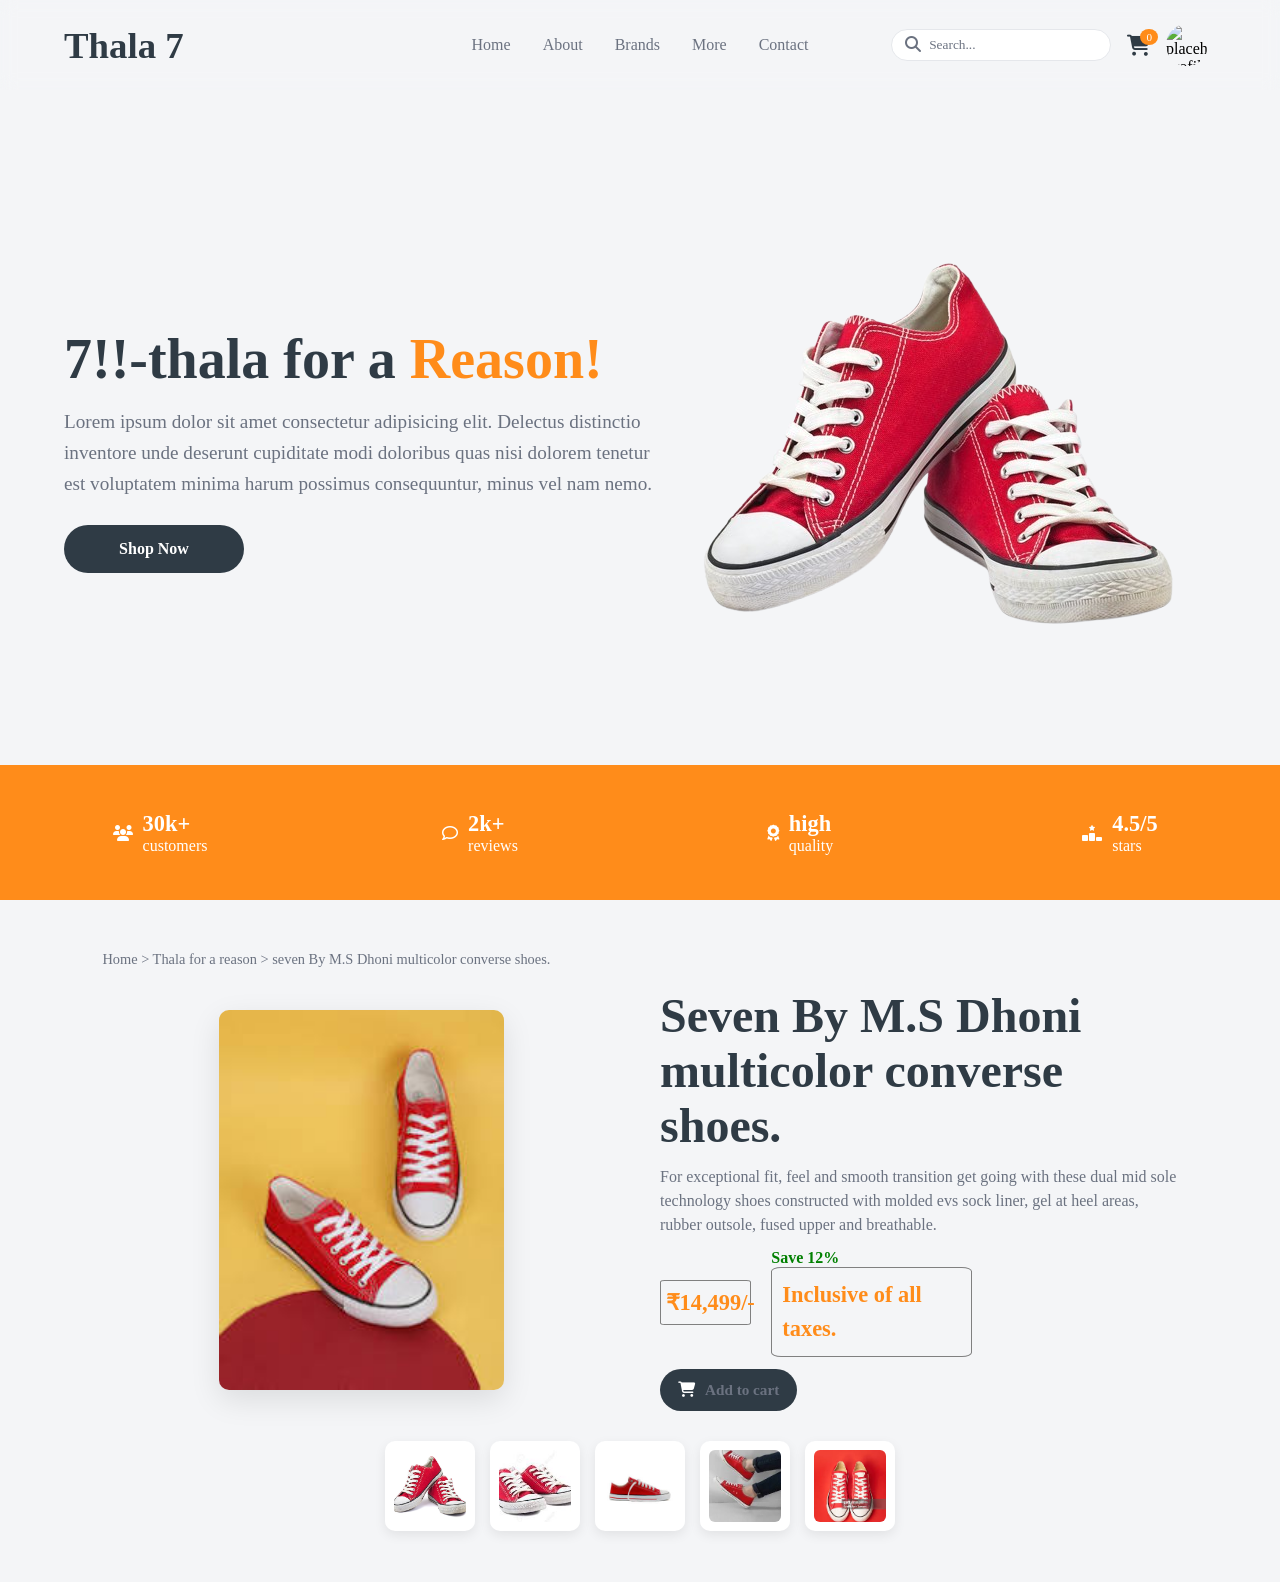
==== index.html @ a2f3ade5 "hero page and product display page completed" ====
<!doctype html>
<html lang="en">

<head>
  <meta charset="UTF-8" />
  <meta name="viewport" content="width=device-width, initial-scale=1.0" />
  <link rel="stylesheet" href="styles.css" />
  <link rel="stylesheet" href="https://cdnjs.cloudflare.com/ajax/libs/font-awesome/6.5.0/css/all.min.css" />
  <title>Thala7-thala for a reason.</title>
</head>

<body>
  <header>
    <nav class="navbar">
      <div id="logo_container">
        <h1>
          <highlight>Thala</highlight> 7
        </h1>
      </div>
      <div id="list_container">
        <ul>
          <li><a href="#">Home</a></li>
          <li><a href="#">About</a></li>
          <li><a href="#">Brands</a></li>
          <li><a href="#">More</a></li>
          <li><a href="#">Contact</a></li>
        </ul>
      </div>
      <div id="user_container">
        <div class="right_navigation" id="searchbox">
          <form action="#">
            <button>
              <i class="fa-solid fa-magnifying-glass"></i>
            </button>
            <input type="text" name="search" id="search" placeholder="Search..." />
          </form>
        </div>
        <div class="right_navigation" id="cartbox">
          <i class="fa-solid fa-cart-shopping"></i>
          <p>0</p>
        </div>
        <div class="right_navigation" id="profilebox">
          <img src="https://encrypted-tbn0.gstatic.com/images?q=tbn:ANd9GcR3R-04UWjGHXnz8gqFhNaWJb7mu27NfOQ7Ag&s"
            alt="placeholder profile picture" />
        </div>
      </div>
    </nav>
  </header>
  <section class="hero">
    <div id="left">
      <h1>7!!-thala for a <highlight>Reason!</highlight>
      </h1>
      <p>
        Lorem ipsum dolor sit amet consectetur adipisicing elit. Delectus
        distinctio inventore unde deserunt cupiditate modi doloribus quas nisi
        dolorem tenetur est voluptatem minima harum possimus consequuntur,
        minus vel nam nemo.
      </p>
      <button>Shop Now</button>
    </div>
    <div id="right"><img src="./Images/shoe.png" alt="shoe" /></div>
  </section>
  <section class="service">
    <div class="serviceCard"><i class="fa-solid fa-users"></i>
      <p>
        <highlight>30k+ </highlight><br>customers
      </p>
    </div>
    <div class="serviceCard"><i class="fa-regular fa-comment"></i>
      <p>
        <highlight>2k+</highlight><br> reviews
      </p>
    </div>
    <div class="serviceCard"><i class="fa-solid fa-award"></i></i>
      <p>
        <highlight>high</highlight><br>quality
      </p>
    </div>
    <div class="serviceCard"><i class="fa-solid fa-ranking-star"></i>
      <p>
        <highlight>4.5/5</highlight><br>stars
      </p>
    </div>
  </section>
  <section class="displayProduct">
    <div>
      <p>Home > Thala for a reason > seven By M.S Dhoni multicolor converse shoes.</p>
    </div>
    <div id="productDetails">
      <div><img src="./Images/shoe6.jpg" alt=""></div>
      <div>
        <div>
          <h1>Seven By M.S Dhoni multicolor converse shoes.</h1>
        </div>
        <div>
          <p>For exceptional fit, feel and smooth transition get going with these dual mid sole technology shoes
            constructed with molded
            evs sock liner, gel at heel areas, rubber outsole, fused upper and breathable.
          </p>
        </div>
        <div>
          <div>
            <p>&#8377;14,499/-</p>
          </div>
          <div>
            <h3>Save 12%</h3>
            <p>Inclusive of all taxes.</p>
          </div>
        </div>
        <div><button><i class="fa-solid fa-cart-shopping"></i>
            <p>Add to cart</p>
          </button></div>
      </div>
    </div>
    <div id="productCard">
      <div class="productDisplayCard"><img src="./Images/shoe3.jpg" alt="shoe image 3"></div>
      <div class="productDisplayCard"><img src="./Images/shoe4.jpg" alt="shoe image 4"></div>
      <div class="productDisplayCard"><img src="./Images/shoe5.jpg" alt="shoe image 5"></div>
      <div class="productDisplayCard"><img src="./Images/shoe8.jpg" alt="shoe image 8"></div>
      <div class="productDisplayCard"><img src="./Images/shoe7.jpg" alt="shoe image 7"></div>
    </div>
  </section>
</body>

</html>
---- styles.css ----
:root{

    /* BRAND COLORS */
    --primary-color:#ff8c1a;
    --primary-hover:#ff7410;

    --secondary-color:#2f3b45;

    /* TEXT COLORS */
    --text-primary:#2f3b45;
    --text-secondary:#6b7280;

    /* BACKGROUNDS */
    --background-color:#f4f5f7;

    /* BUTTON */
    --button-bg:#2f3b45;
    --button-hover:#1f2933;

    /* HERO */
    --hero-overlay:rgba(255,255,255,0.65);

    --hero-bg-url:url("https://t3.ftcdn.net/jpg/03/39/06/02/360_F_339060225_w8ob8LjMJzPdEqD9UFxbE6ibcKx8dFrP.jpg");
}

/* GLOBAL */

*{
    margin:0;
    padding:0;
    box-sizing:border-box;
    font-family:cursive,'Times New Roman',Times,serif;
}

body{
    background:var(--background-color);
    overflow-x: hidden ;
}
::-webkit-scrollbar{
    display:none;
}
/* HEADER */

header{
    width:100vw;
    height:10vh;
    padding:0 5%;
    position:fixed;
    backdrop-filter:blur(8px);
    z-index:1000;
}

/* NAVBAR */

.navbar{
    display:flex;
    justify-content:space-between;
    align-items:center;
    width:100%;
    height:100%;
}

/* LOGO */

#logo_container{
    flex:1;
    display:flex;
    justify-content:flex-start;
    align-items:center;
}

#logo_container h1{
    font-size:2.3rem;
    font-weight:700;
    color:var(--text-primary);
}

.highlight{
    color:var(--primary-color);
}

/* NAVIGATION */

#list_container{
    flex:1;
    display:flex;
    justify-content:center;
    align-items:center;
}

#list_container ul{
    display:flex;
    list-style:none;
}

#list_container ul li{
    margin:0 1rem;
}

#list_container ul li a{
    text-decoration:none;
    color:var(--text-secondary);
    font-size:1rem;
    transition:0.3s;
}

#list_container ul li a:hover{
    color:var(--primary-color);
}

/* USER NAVIGATION */

#user_container{
    flex:1;
    height:100%;
    display:flex;
    justify-content:flex-end;
    align-items:center;
}

.right_navigation{
    margin:0 0.5rem;
    display:flex;
    justify-content:center;
    align-items:center;
    position:relative;
}

/* SEARCH BOX */

#searchbox form{
    display:flex;
    justify-content:center;
    align-items:center;

    background:white;
    border-radius:25px;
    padding:0.4rem 0.8rem;

    border:1px solid #e5e7eb;
}

#searchbox form button{
    background:transparent;
    border:none;
    cursor:pointer;
    color:var(--text-secondary);
    font-size:1rem;
}

#searchbox form input{
    border:none;
    background:white;
    padding-left:8px;
}

#searchbox form input:focus{
    outline:none;
}

#searchbox form input::placeholder{
    color:var(--text-secondary);
}

/* CART */

#cartbox i{
    font-size:1.3rem;
    color:var(--text-primary);
    cursor:pointer;
}

#cartbox p{
    position:absolute;
    top:-6px;
    right:-8px;

    background:var(--primary-color);
    color:white;

    font-size:0.7rem;
    padding:2px 6px;
    border-radius:50%;
}

/* PROFILE */

#profilebox img{
    width:42px;
    height:42px;
    border-radius:50%;
    object-fit:cover;
    cursor:pointer;
}

/* HERO */

.hero{
    display:flex;
    justify-content:space-between;
    align-items:center;

    padding:0 5%;

    width:100vw;
    height:100vh;

    background-image:var(--hero-bg-url);

    background-size:cover;
    background-position:center;
    background-repeat:no-repeat;
}

/* HERO LEFT */

#left{
    display:flex;
    flex-direction:column;
    justify-content:center;
    max-width:600px;
}

/* HERO HEADING */

#left h1{
    font-size:3.5rem;
    color:var(--text-primary);
}

#left highlight{
    color:var(--primary-color);
}

/* HERO TEXT */

#left p{
    font-size:1.2rem;
    color:var(--text-secondary);
    margin-top:1rem;
    line-height:1.6;
}

/* BUTTON */

#left button{
    margin-top:1.6rem;

    width:180px;
    height:48px;

    border:none;
    border-radius:40px;

    background:var(--button-bg);
    color:white;

    font-size:1rem;
    font-weight:600;

    cursor:pointer;
    transition:0.3s;
}

#left button:hover{
    background:var(--primary-color);
}

#right img{
    animation: heroimageanimation 1s linear;
    animation-delay: 2;
}


.service{
    display:flex;
    justify-content:center;
    align-items:center;
    width:100%;
    margin:auto;
    height:15vh;
    background:var(--primary-color);
    margin-top:-15vh;
    position:relative;
    z-index:10;
}
.serviceCard{
    display:flex;
    flex:1;
    justify-content:center;
    align-items:center;
    gap:10px;
    height: 10vh;
    color:rgb(255, 255, 255);
    font-weight:400;
}
.serviceCard highlight{
    font-size: 1.4rem;
    font-weight: 600;
}

@keyframes heroimageanimation{
    0%{
        transform: rotate(0deg) scale(1);
    }
    50%{
        transform: rotate(180deg) scale(1.5);
        }
    100%{
        transform: rotate(360deg) scale(1);
    }
}

/* PRODUCT DISPLAY SECTION */

.displayProduct{
    display:flex;
    flex-direction:column;

    width:100%;
    min-height:auto;

    padding:4% 8%;

    background:var(--background-color);

    gap:20px;
}

/* BREADCRUMB */

.displayProduct > div:first-child p{
    font-size:0.9rem;
    color:var(--text-secondary);
}

/* PRODUCT DETAILS */

#productDetails{
    display:flex;
    justify-content:space-between;
    align-items:center;
    gap:40px;
    flex-wrap:wrap;
}

/* LEFT PRODUCT IMAGE */

#productDetails > div:first-child{
    flex:1;
    display:flex;
    justify-content:center;
    align-items:center;
}
#productDetails > div:first-child img{
    width:55%;
    max-width:350px;
    object-fit:cover;
    border-radius:10px;
    box-shadow:0 10px 30px rgba(0,0,0,0.1);
    transition:0.3s;
}

#productDetails > div:first-child img:hover{
    transform:scale(1.05);
}

/* PRODUCT INFO */

#productDetails > div:nth-child(2){
    flex:1;
    display:flex;
    flex-direction:column;
    align-items:flex-start;
    gap:12px;
}

/* TITLE */

#productDetails h1{
    font-size:3rem;
    color:var(--text-primary);
    text-align: left;
}

/* DESCRIPTION */

#productDetails p{
    color:var(--text-secondary);
    line-height:1.5;
}

/* PRICE AREA */

#productDetails > div:nth-child(2) > div:nth-child(3){
    display:flex;
    align-items:center;
    gap:20px;
}

/* PRICE */

#productDetails > div:nth-child(2) > div:nth-child(3) p{
    font-size:1.4rem;
    font-weight:700;
    color:var(--primary-color);
    border: 1px solid grey;
    border-radius: 5%;
    height: 100%;
    padding:5%;
}

/* DISCOUNT */

#productDetails h3{
    color:green;
    font-size:1rem;
}

/* ADD TO CART BUTTON */

#productDetails button{
    display:flex;
    align-items:center;
    gap:10px;

    padding:10px 18px;

    border:none;
    border-radius:25px;

    background:var(--secondary-color);
    color:white;

    font-size:0.95rem;
    font-weight:600;

    cursor:pointer;

    transition:0.3s;
}

#productDetails button:hover{
    background:var(--primary-color);
}

/* THUMBNAIL SECTION */

#productCard{
    display:flex;

    justify-content:center;
    align-items:center;

    flex-wrap:wrap;

    gap:15px;

    margin-top:10px;
}

/* THUMBNAIL CARD */

.productDisplayCard{
    width:90px;
    height:90px;

    display:flex;
    justify-content:center;
    align-items:center;

    background:white;

    border-radius:10px;

    box-shadow:0 4px 12px rgba(0,0,0,0.08);

    cursor:pointer;

    transition:0.25s;
}

.productDisplayCard:hover{
    transform:translateY(-3px);
}

/* THUMBNAIL IMAGE */

.productDisplayCard img{
    width:80%;
    height:80%;

    object-fit:cover;

    border-radius:6px;

    transition:0.25s;
}

.productDisplayCard img:hover{
    transform:scale(1.1);
}
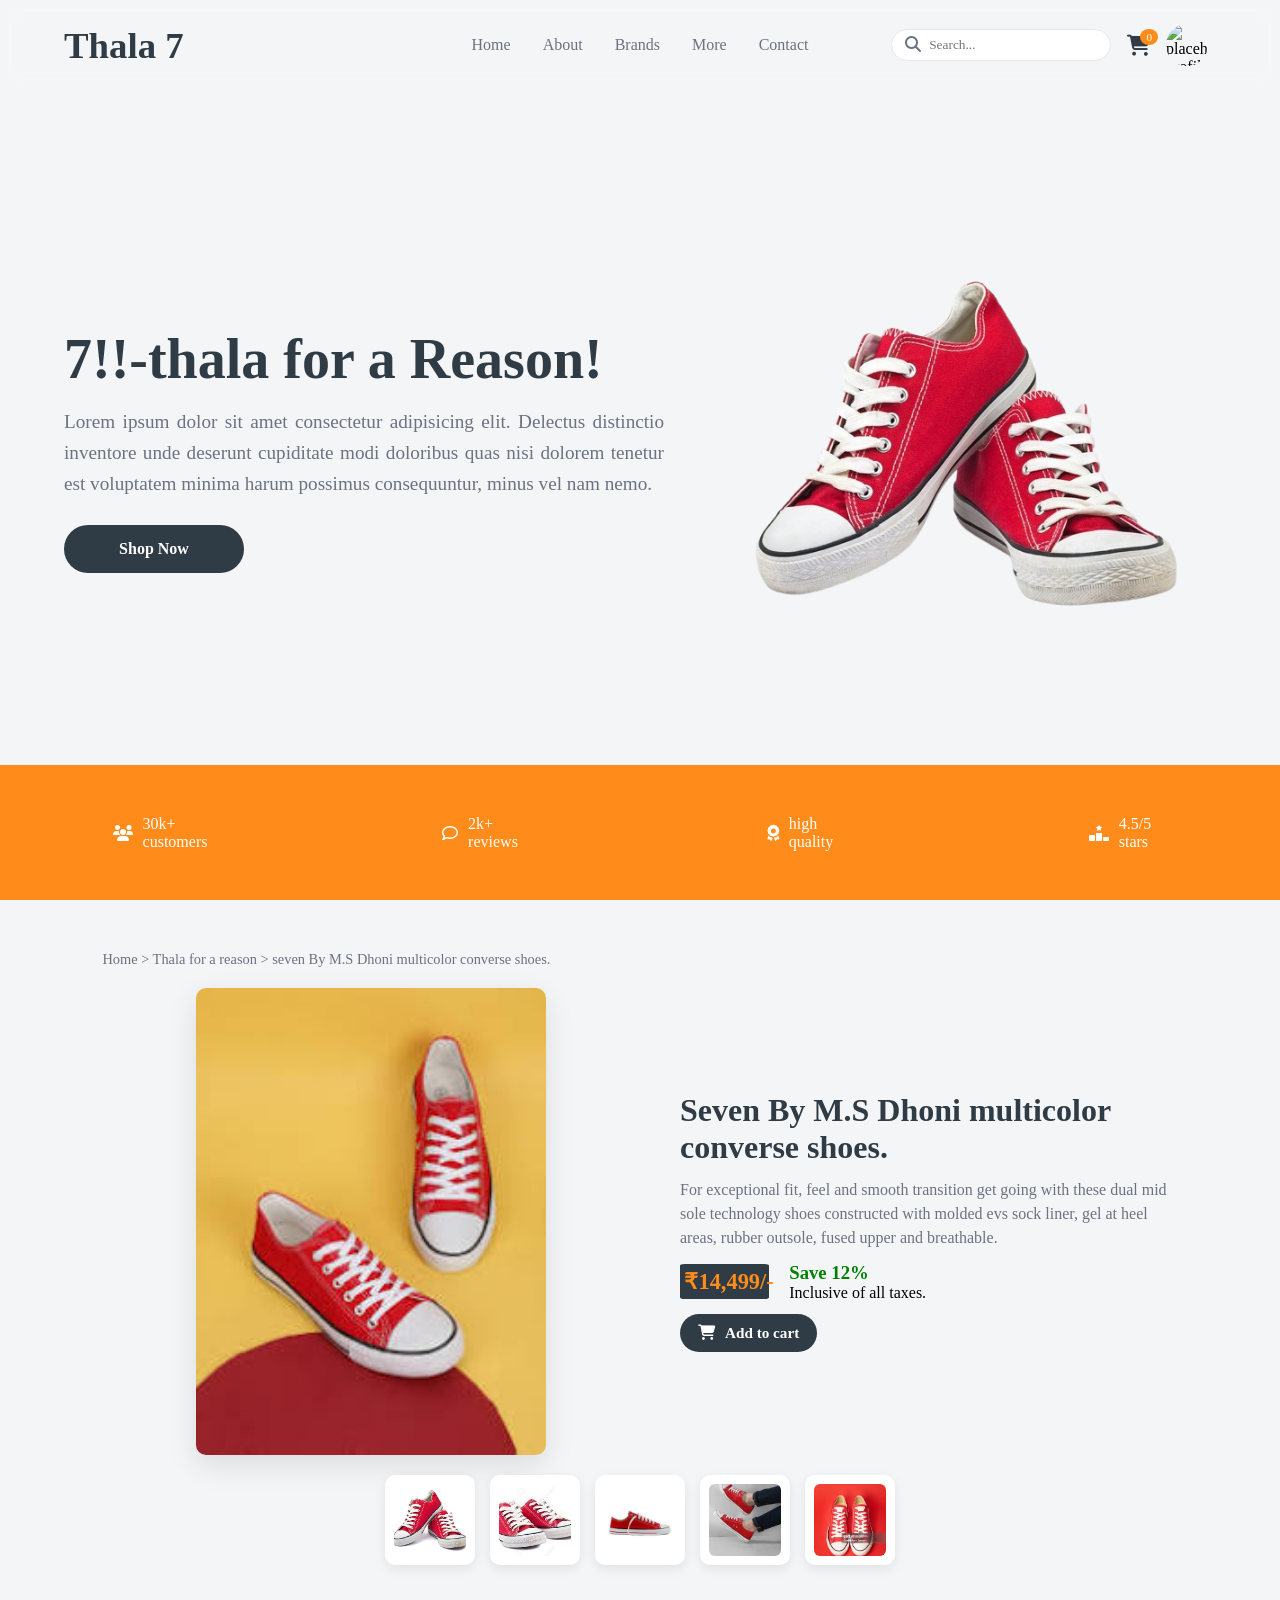
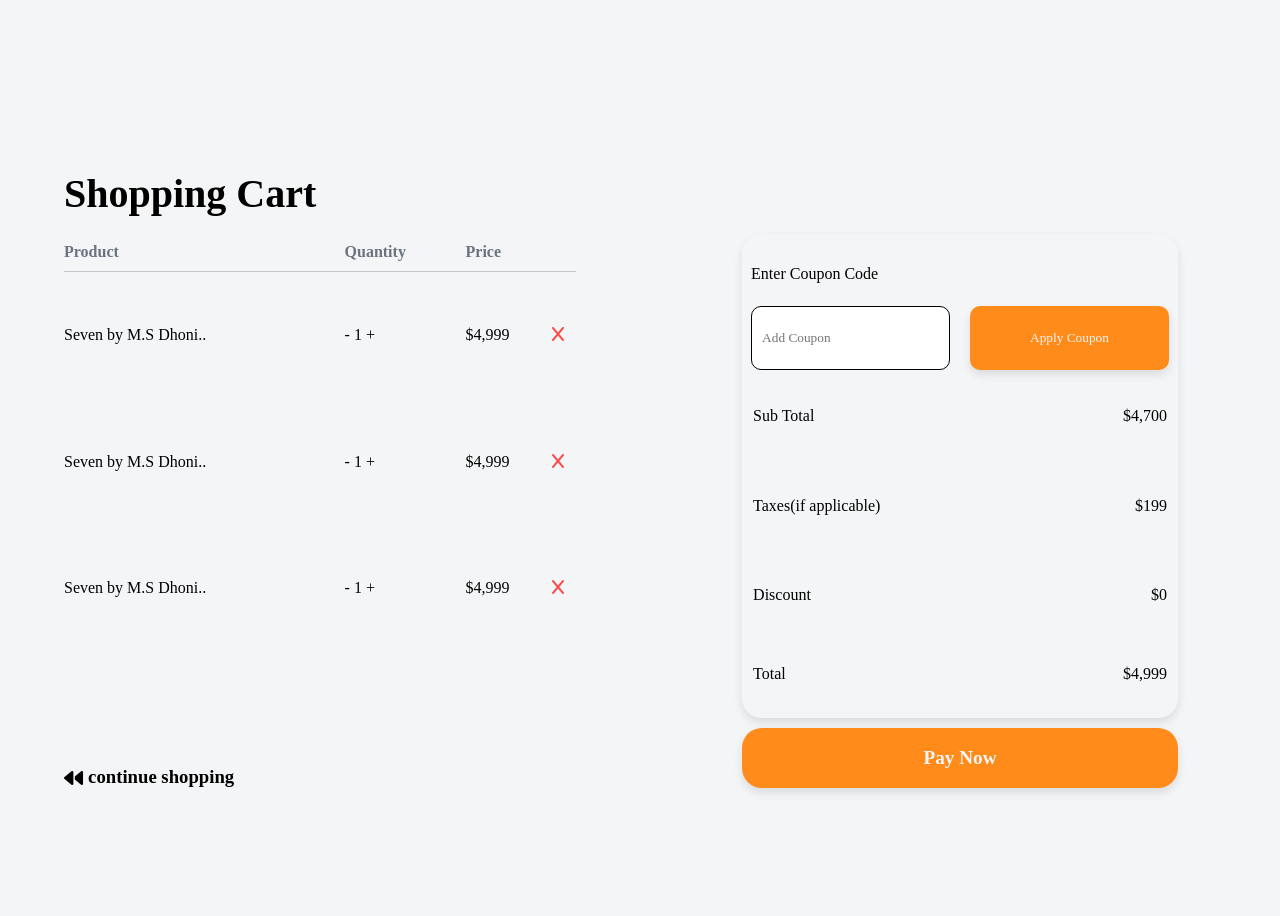
==== commit 4def1de9: "taks completed" ====
--- a/index.html
+++ b/index.html
@@ -43,6 +43,16 @@
           <img src="https://encrypted-tbn0.gstatic.com/images?q=tbn:ANd9GcR3R-04UWjGHXnz8gqFhNaWJb7mu27NfOQ7Ag&s"
             alt="placeholder profile picture" />
         </div>
+        <div id="hamburger"><i class="fa-solid fa-bars"></i></div>
+      </div>
+      <div id="hamburgerMenu">
+        <ul>
+          <li><a href="#">Home</a></li>
+          <li><a href="#">About</a></li>
+          <li><a href="#">Brands</a></li>
+          <li><a href="#">More</a></li>
+          <li><a href="#">Contact</a></li>
+        </ul>
       </div>
     </nav>
   </header>
@@ -87,8 +97,8 @@
       <p>Home > Thala for a reason > seven By M.S Dhoni multicolor converse shoes.</p>
     </div>
     <div id="productDetails">
-      <div><img src="./Images/shoe6.jpg" alt=""></div>
-      <div>
+      <div id="leftProductDetails"><img src="./Images/shoe6.jpg" alt=""></div>
+      <div id="rightProductDetails">
         <div>
           <h1>Seven By M.S Dhoni multicolor converse shoes.</h1>
         </div>
@@ -120,6 +130,81 @@
       <div class="productDisplayCard"><img src="./Images/shoe7.jpg" alt="shoe image 7"></div>
     </div>
   </section>
+  <section class="shoppingCart">
+    <div id="leftShoppingCartSection">
+      <h2>Shopping Cart</h2>
+      <table>
+        <thead>
+          <tr>
+            <th>Product</th>
+            <th>Quantity</th>
+            <th>Price</th>
+            <th></th>
+          </tr>
+        </thead>
+        <tbody>
+          <tr>
+            <td>Seven by M.S Dhoni..</td>
+            <td>- 1 +</td>
+            <td>$4,999</td>
+            <td><i class="fa-solid fa-x"></i></td>
+          </tr>
+          <tr>
+            <td>Seven by M.S Dhoni..</td>
+            <td>- 1 +</td>
+            <td>$4,999</td>
+            <td><i class="fa-solid fa-x"></i></td>
+          </tr>
+          <tr>
+            <td>Seven by M.S Dhoni..</td>
+            <td>- 1 +</td>
+            <td>$4,999</td>
+            <td><i class="fa-solid fa-x"></i></td>
+          </tr>
+        </tbody>
+      </table>
+      <h3 class="continueShopping"><i class="fa-solid fa-backward"></i>
+        <p>continue shopping</p>
+      </h3>
+    </div>
+    <div id="rightShoppingCartSection">
+      <div class="couponSection">
+        <div id="heading">Enter Coupon Code</div>
+        <div id="CouponForm">
+          <form action="">
+            <input type="text" placeholder="Add Coupon">
+            <input type="submit" value="Apply Coupon">
+          </form>
+        </div>
+        <div id="billTable">
+          <table>
+            <tbody>
+              <tr>
+                <td>Sub Total</td>
+                <td>$4,700</td>
+              </tr>
+              <tr>
+                <td>Taxes(if applicable)</td>
+                <td>$199</td>
+              </tr>
+              <tr>
+                <td>Discount</td>
+                <td>$0</td>
+              </tr>
+            </tbody>
+            <tfoot>
+              <tr>
+                <td>Total</td>
+                <td>$4,999</td>
+              </tr>
+            </tfoot>
+          </table>
+        </div>
+      </div>
+      <button><a href="checkout.html">Pay Now</a></button>
+    </div>
+  </section>
+
 </body>
 
 </html>
--- a/styles.css
+++ b/styles.css
@@ -1,502 +1,908 @@
-:root{
-
-    /* BRAND COLORS */
-    --primary-color:#ff8c1a;
-    --primary-hover:#ff7410;
-
-    --secondary-color:#2f3b45;
-
-    /* TEXT COLORS */
-    --text-primary:#2f3b45;
-    --text-secondary:#6b7280;
-
-    /* BACKGROUNDS */
-    --background-color:#f4f5f7;
-
-    /* BUTTON */
-    --button-bg:#2f3b45;
-    --button-hover:#1f2933;
-
-    /* HERO */
-    --hero-overlay:rgba(255,255,255,0.65);
-
-    --hero-bg-url:url("https://t3.ftcdn.net/jpg/03/39/06/02/360_F_339060225_w8ob8LjMJzPdEqD9UFxbE6ibcKx8dFrP.jpg");
+:root {
+
+    /* COLORS */
+    --primary-color: #ff8c1a;
+    --primary-hover: #ff7410;
+    --secondary-color: #2f3b45;
+
+    --text-primary: #2f3b45;
+    --text-secondary: #6b7280;
+
+    --background-color: #f4f5f7;
+
+    --button-bg: #2f3b45;
+    --button-hover: #1f2933;
+
+    --hero-overlay: rgba(255, 255, 255, 0.65);
+
+    --hero-bg-url: url("https://t3.ftcdn.net/jpg/03/39/06/02/360_F_339060225_w8ob8LjMJzPdEqD9UFxbE6ibcKx8dFrP.jpg");
 }
 
 /* GLOBAL */
 
-*{
-    margin:0;
-    padding:0;
-    box-sizing:border-box;
-    font-family:cursive,'Times New Roman',Times,serif;
-}
-
-body{
-    background:var(--background-color);
-    overflow-x: hidden ;
-}
-::-webkit-scrollbar{
-    display:none;
-}
+* {
+    margin: 0;
+    padding: 0;
+    box-sizing: border-box;
+    font-family: cursive, 'Times New Roman', Times, serif;
+}
+
+body {
+    background: var(--background-color);
+    overflow-x: hidden;
+}
+
+::-webkit-scrollbar {
+    display: none;
+}
+
 /* HEADER */
 
-header{
-    width:100vw;
-    height:10vh;
-    padding:0 5%;
-    position:fixed;
-    backdrop-filter:blur(8px);
-    z-index:1000;
+header {
+    width: 100%;
+    height: 10vh;
+    padding: 0 5%;
+    position: fixed;
+    backdrop-filter: blur(8px);
+    z-index: 1000;
 }
 
 /* NAVBAR */
 
-.navbar{
+.navbar {
+    display: flex;
+    justify-content: space-between;
+    align-items: center;
+    width: 100%;
+    height: 100%;
+}
+
+/* LOGO */
+
+#logo_container {
+    flex: 1;
+    display: flex;
+    justify-content: flex-start;
+    align-items: center;
+}
+
+#logo_container h1 {
+    font-size: 2.3rem;
+    font-weight: 700;
+    color: var(--text-primary);
+}
+
+.highlight {
+    color: var(--primary-color);
+}
+
+/* NAV LINKS */
+
+#list_container {
+    flex: 1;
+    display: flex;
+    justify-content: center;
+    align-items: center;
+}
+
+#list_container ul {
+    display: flex;
+    list-style: none;
+}
+
+#list_container ul li {
+    margin: 0 1rem;
+}
+
+#list_container ul li a {
+    text-decoration: none;
+    color: var(--text-secondary);
+    font-size: 1rem;
+    transition: 0.3s;
+}
+
+#list_container ul li a:hover {
+    color: var(--primary-color);
+}
+
+/* USER NAV */
+
+#user_container {
+    flex: 1;
+    height: 100%;
+    display: flex;
+    justify-content: flex-end;
+    align-items: center;
+}
+
+.right_navigation {
+    margin: 0 0.5rem;
+    display: flex;
+    justify-content: center;
+    align-items: center;
+    position: relative;
+}
+
+/* SEARCH */
+
+#searchbox form {
+    display: flex;
+    justify-content: center;
+    align-items: center;
+    background: white;
+    border-radius: 25px;
+    padding: 0.4rem 0.8rem;
+    border: 1px solid #e5e7eb;
+}
+
+#searchbox form button {
+    background: transparent;
+    border: none;
+    cursor: pointer;
+    color: var(--text-secondary);
+    font-size: 1rem;
+}
+
+#searchbox form input {
+    border: none;
+    background: white;
+    padding-left: 8px;
+}
+
+#searchbox form input:focus {
+    outline: none;
+}
+
+/* CART */
+
+#cartbox i {
+    font-size: 1.3rem;
+    color: var(--text-primary);
+}
+
+#cartbox p {
+    position: absolute;
+    top: -6px;
+    right: -8px;
+    background: var(--primary-color);
+    color: white;
+    font-size: 0.7rem;
+    padding: 2px 6px;
+    border-radius: 50%;
+}
+
+/* PROFILE */
+
+#profilebox img {
+    width: 42px;
+    height: 42px;
+    border-radius: 50%;
+    object-fit: cover;
+}
+
+/* HAMBURGER */
+
+#hamburger {
+    display: none;
+}
+
+#hamburgerMenu {
+    display: none;
+    flex-direction: column;
+    position: fixed;
+    top: 0;
+    left: 0;
+    width: 100%;
+}
+
+#hamburgerMenu ul {
+    list-style: none;
+}
+
+#hamburgerMenu ul li {
+    padding: 10px 0;
+}
+
+#hamburgerMenu ul li a {
+    text-decoration: none;
+    color: var(--text-primary);
+    font-size: 1rem;
+    transition: 0.3s;
+}
+
+#hamburgerMenu ul li a:hover {
+    color: var(--primary-color);
+}
+
+/* HERO */
+
+.hero {
+    display: flex;
+    justify-content: space-between;
+    align-items: center;
+    padding: 0 5%;
+    width: 100%;
+    height: 100vh;
+    background-image: var(--hero-bg-url);
+    background-size: cover;
+    background-position: center;
+}
+
+/* HERO LEFT */
+
+#left {
+    display: flex;
+    flex-direction: column;
+    justify-content: center;
+    max-width: 600px;
+}
+
+#left h1 {
+    font-size: 3.5rem;
+    color: var(--text-primary);
+}
+
+#left p {
+    font-size: 1.2rem;
+    color: var(--text-secondary);
+    margin-top: 1rem;
+    line-height: 1.6;
+    text-align: justify;
+}
+
+/* BUTTON */
+
+#left button {
+    margin-top: 1.6rem;
+    width: 180px;
+    height: 48px;
+    border: none;
+    border-radius: 40px;
+    background: var(--button-bg);
+    color: white;
+    font-size: 1rem;
+    font-weight: 600;
+    cursor: pointer;
+    transition: 0.3s;
+}
+
+#left button:hover {
+    background: var(--primary-color);
+}
+
+/* HERO IMAGE */
+
+#right img {
+    max-width: 500px;
+    width: 100%;
+    animation: heroimageanimation 1s linear;
+}
+
+/* SERVICE BAR */
+
+.service {
+    display: flex;
+    justify-content: center;
+    align-items: center;
+    width: 100%;
+    margin: auto;
+    height: 15vh;
+    background: var(--primary-color);
+    margin-top: -15vh;
+    position: relative;
+    z-index: 10;
+}
+
+.serviceCard {
+    display: flex;
+    flex: 1;
+    justify-content: center;
+    align-items: center;
+    gap: 10px;
+    color: white;
+}
+
+/* HERO IMAGE ANIMATION */
+
+@keyframes heroimageanimation {
+    0% {
+        transform: rotate(0deg) scale(1);
+    }
+
+    50% {
+        transform: rotate(180deg) scale(1.5);
+    }
+
+    100% {
+        transform: rotate(360deg) scale(1);
+    }
+}
+
+/* PRODUCT DISPLAY */
+
+.displayProduct {
+    display: flex;
+    flex-direction: column;
+    width: 100%;
+    padding: 4% 8%;
+    gap: 20px;
+}
+
+.displayProduct>div:first-child p {
+    font-size: 0.9rem;
+    color: var(--text-secondary);
+}
+
+/* PRODUCT DETAILS */
+
+#productDetails {
+    width: 100%;
+    height: 50%;
+    display: flex;
+    justify-content: space-between;
+    align-items: center;
+    gap: 40px;
+    flex-wrap: wrap;
+
+}
+
+/* LEFT PRODUCT IMAGE */
+
+#leftProductDetails {
+    width: 50%;
+    height: 50%;
+    display: flex;
+    justify-content: center;
+    align-items: center;
+}
+
+#leftProductDetails img {
+    width: 100%;
+    max-width: 350px;
+    border-radius: 10px;
+    box-shadow: 0 10px 30px rgba(0, 0, 0, 0.1);
+    transition: 0.3s;
+    object-fit: cover;
+}
+
+#leftProductDetails img:hover {
+    transform: scale(1.05);
+}
+
+/* RIGHT PRODUCT DETAILS */
+
+#rightProductDetails {
+    flex: 1;
+    display: flex;
+    flex-direction: column;
+    align-items: flex-start;
+    gap: 12px;
+}
+
+#rightProductDetails h1 {
+    font-size: 2rem;
+    color: var(--text-primary);
+}
+
+#rightProductDetails>div:nth-child(2) p {
+    color: var(--text-secondary);
+    line-height: 1.5;
+}
+
+/* PRICE AREA */
+
+#rightProductDetails>div:nth-child(3) {
+    display: flex;
+    align-items: center;
+    gap: 20px;
+    justify-content: space-between;
+}
+
+#rightProductDetails>div:nth-child(3)>div:first-child p {
+    font-size: 1.4rem;
+    font-weight: 700;
+    color: var(--primary-color);
+    padding: 5%;
+    background: var(--button-bg);
+    border-radius: 5%;
+}
+
+#productDetails h3 {
+    color: green;
+}
+
+/* CART BUTTON */
+
+#productDetails button {
+    display: flex;
+    align-items: center;
+    gap: 10px;
+    padding: 10px 18px;
+    border: none;
+    border-radius: 25px;
+    background: var(--secondary-color);
+    color: white;
+    font-size: 0.95rem;
+    font-weight: 600;
+    cursor: pointer;
+    transition: 0.3s;
+}
+
+#productDetails button:hover {
+    background: var(--primary-color);
+}
+
+/* PRODUCT THUMBNAILS */
+
+#productCard {
+    display: flex;
+    justify-content: center;
+    align-items: center;
+    flex-wrap: wrap;
+    gap: 15px;
+}
+
+.productDisplayCard {
+    width: 90px;
+    height: 90px;
+    display: flex;
+    justify-content: center;
+    align-items: center;
+    background: white;
+    border-radius: 10px;
+    box-shadow: 0 4px 12px rgba(0, 0, 0, 0.08);
+    cursor: pointer;
+    transition: 0.25s;
+}
+
+.productDisplayCard:hover {
+    transform: translateY(-3px);
+}
+
+.productDisplayCard img {
+    width: 80%;
+    height: 80%;
+    object-fit: cover;
+    border-radius: 6px;
+}
+
+.shoppingCart {
+    margin-top: 10vh;
+    height: 90vh;
+    width: 100%;
+    display: flex;
+    justify-content: center;
+    align-items: center;
+}
+
+#leftShoppingCartSection {
+    width: 50%;
+    height: 100%;
+    padding: 5%;
+}
+
+#leftShoppingCartSection>h2 {
+    font-size: 2.5rem;
+    font-family: 'Times New Roman', Times, serif;
+    width: 100%;
+    font-weight: bolder;
+}
+
+#leftShoppingCartSection>table {
+    margin-top: 5%;
+    width: 100%;
+    height: 60%;
+    border-collapse: collapse;
+}
+
+#leftShoppingCartSection>table>thead>tr>th {
+    text-align: left;
+    padding-bottom: 2%;
+    color: var(--text-secondary);
+    border-bottom: 1px solid #c7c7c7;
+}
+
+#leftShoppingCartSection>table>tbody>tr>td {
+    height: 10%;
+    text-align: left;
+}
+
+.fa-x {
+    color: rgb(253, 73, 73);
+    border-radius: 50%;
+    transition: ease .3s;
+}
+
+.fa-x:hover {
+    color: red;
+    background-color: #ddd;
+    cursor: pointer;
+}
+
+.continueShopping {
+    height: 20%;
+    display: flex;
+    justify-content: flex-start;
+    align-items: end;
+    gap: 1%;
+
+}
+
+.continueShopping>i,
+.continueShopping>p {
+    cursor: pointer;
+}
+
+
+#rightShoppingCartSection {
+    padding: 8%;
+    width: 50%;
+    height: 100%;
+    display: flex;
+    flex-direction: column;
+    justify-content: center;
+    align-items: center;
+    gap: 10px;
+}
+
+#rightShoppingCartSection>button {
+    height: 10%;
+    width: 100%;
+    font-size: 1.2rem;
+    font-weight: 700;
+    border-radius: 20px;
+    border: none;
+    background-color: var(--primary-color);
+    color: var(--background-color);
+    box-shadow: 0px 5px 10px rgba(0, 0, 0, 0.1);
+    transition: ease .3s;
+}
+
+#rightShoppingCartSection>button>a {
+    text-decoration: none;
+    color: var(--background-color);
+}
+
+#rightShoppingCartSection>button:hover {
+    background-color: var(--primary-hover);
+    cursor: pointer;
+}
+
+.couponSection {
+    height: 80%;
+    width: 100%;
+    border-radius: 20px;
+    box-shadow: 0px 5px 10px rgba(0, 0, 0, 0.1);
+    display: flex;
+    flex-direction: column;
+    padding: 2%;
+}
+
+#heading {
+    width: 100%;
+    height: 15%;
+    display: flex;
+    justify-content: flex-start;
+    align-items: center;
+
+}
+
+#CouponForm {
+    width: 100%;
+    height: 15%;
+    display: flex;
+    justify-content: center;
+    align-items: center;
+}
+
+#CouponForm>form {
+    width: 100%;
+    height: 100%;
+    display: flex;
+    gap: 20px;
+}
+
+#CouponForm>form>input {
+    padding: 10px;
+    width: 50%;
+    height: 100%;
+    border-radius: 10px;
+    border: none;
+}
+
+#CouponForm>form>input:nth-child(1) {
+    border: 0.5px solid black;
+}
+
+#CouponForm>form>input:nth-child(2) {
+    background-color: var(--primary-color);
+    box-shadow: 0px 5px 10px rgba(0, 0, 0, 0.1);
+    color: var(--background-color);
+    transition: ease .3s;
+}
+
+#CouponForm>form>input:nth-child(2):hover {
+    background-color: var(--primary-hover);
+    cursor: pointer;
+}
+
+#billTable {
+    height: 80%;
+    width: 100%;
+
+}
+
+#billTable>table {
+    width: 100%;
+    height: 100%;
+}
+
+#billTable>table>tbody {
+    width: 100%;
+    height: 80%;
+    display: flex;
+    flex-direction: column;
+}
+
+#billTable>table>tfoot {
+    width: 100%;
+    height: 20%;
+    display: flex;
+    justify-content: space-between;
+    align-items: center;
+}
+
+#billTable>table>tbody>tr,
+#billTable>table>tfoot>tr {
+    width: 100%;
+    height: 100%;
+    display: flex;
+}
+
+#billTable>table>tbody>tr>td,
+#billTable>table>tfoot>tr>td {
+    width: 50%;
+    height: 100%;
+    display: flex;
+    align-items: center;
+}
+
+#billTable>table>tbody>tr>td:nth-child(2) {
+    justify-content: flex-end;
+}
+
+#billTable>table>tfoot>tr>td:nth-child(2) {
+    justify-content: flex-end;
+}
+
+#billTable>table>tr {
+    width: 100%;
+    height: 100%;
+    display: flex;
+    border: 1px solid black;
+}
+
+#checkoutContainer {
+    width: 100vw;
+    height: 100vh;
+    display: flex;
+}
+
+#leftCheckoutContainer {
+    width: 50%;
+    height: 100%;
+    padding: 5% 5% 0 10%;
+    background-color: var(--background-color);
+    display: flex;
+    flex-direction: column;
+}
+
+.heading1 {
+    width: 100%;
+    margin: 20px 0;
+    display: flex;
+    font-size: small;
+    color: var(--text-secondary);
+}
+
+.contactDetails {
+    width: 100%;
+    height: 30%;
+}
+
+.contactDetails>h3 {
+    font-size: 1.5rem;
+    font-weight: 700;
+    margin-bottom: 5%;
+}
+
+.contactDetails>form {
+    display: flex;
+    flex-direction: column;
+    gap: 10px;
+}
+
+.contactDetails>form>input {
+    width: 80%;
+    height: 50px;
+    border-radius: 10px;
+    padding: 5px;
+    color: var(--text-secondary);
+    border: none;
+    background-color: #e2e2e2;
+}
+
+.contactDetails>form>input:focus {
+    outline: 1px solid var(--primary-color);
+}
+
+.paymentDetails {
+    width: 100%;
+    height: 100%;
+    margin-top: 30px;
+}
+
+.detailsForm {
+    width: 80%;
+    height: 100%;
+    max-height: 400px;
+    border: 1px solid var(--text-secondary);
+    border-radius: 10px;
+    padding: 30px 10px;
+    margin-top:10px;
     display:flex;
-    justify-content:space-between;
-    align-items:center;
-    width:100%;
-    height:100%;
-}
-
-/* LOGO */
-
-#logo_container{
-    flex:1;
-    display:flex;
-    justify-content:flex-start;
-    align-items:center;
-}
-
-#logo_container h1{
-    font-size:2.3rem;
-    font-weight:700;
-    color:var(--text-primary);
-}
-
-.highlight{
-    color:var(--primary-color);
-}
-
-/* NAVIGATION */
-
-#list_container{
-    flex:1;
-    display:flex;
-    justify-content:center;
-    align-items:center;
-}
-
-#list_container ul{
-    display:flex;
-    list-style:none;
-}
-
-#list_container ul li{
-    margin:0 1rem;
-}
-
-#list_container ul li a{
-    text-decoration:none;
-    color:var(--text-secondary);
-    font-size:1rem;
-    transition:0.3s;
-}
-
-#list_container ul li a:hover{
-    color:var(--primary-color);
-}
-
-/* USER NAVIGATION */
-
-#user_container{
-    flex:1;
-    height:100%;
-    display:flex;
-    justify-content:flex-end;
-    align-items:center;
-}
-
-.right_navigation{
-    margin:0 0.5rem;
-    display:flex;
-    justify-content:center;
-    align-items:center;
-    position:relative;
-}
-
-/* SEARCH BOX */
-
-#searchbox form{
-    display:flex;
-    justify-content:center;
-    align-items:center;
-
-    background:white;
-    border-radius:25px;
-    padding:0.4rem 0.8rem;
-
-    border:1px solid #e5e7eb;
-}
-
-#searchbox form button{
-    background:transparent;
-    border:none;
-    cursor:pointer;
-    color:var(--text-secondary);
-    font-size:1rem;
-}
-
-#searchbox form input{
-    border:none;
-    background:white;
-    padding-left:8px;
-}
-
-#searchbox form input:focus{
-    outline:none;
-}
-
-#searchbox form input::placeholder{
-    color:var(--text-secondary);
-}
-
-/* CART */
-
-#cartbox i{
-    font-size:1.3rem;
-    color:var(--text-primary);
-    cursor:pointer;
-}
-
-#cartbox p{
-    position:absolute;
-    top:-6px;
-    right:-8px;
-
-    background:var(--primary-color);
-    color:white;
-
-    font-size:0.7rem;
-    padding:2px 6px;
-    border-radius:50%;
-}
-
-/* PROFILE */
-
-#profilebox img{
-    width:42px;
-    height:42px;
-    border-radius:50%;
-    object-fit:cover;
-    cursor:pointer;
-}
-
-/* HERO */
-
-.hero{
-    display:flex;
-    justify-content:space-between;
-    align-items:center;
-
-    padding:0 5%;
-
-    width:100vw;
-    height:100vh;
-
-    background-image:var(--hero-bg-url);
-
-    background-size:cover;
-    background-position:center;
-    background-repeat:no-repeat;
-}
-
-/* HERO LEFT */
-
-#left{
-    display:flex;
-    flex-direction:column;
-    justify-content:center;
-    max-width:600px;
-}
-
-/* HERO HEADING */
-
-#left h1{
-    font-size:3.5rem;
-    color:var(--text-primary);
-}
-
-#left highlight{
-    color:var(--primary-color);
-}
-
-/* HERO TEXT */
-
-#left p{
-    font-size:1.2rem;
-    color:var(--text-secondary);
-    margin-top:1rem;
-    line-height:1.6;
-}
-
-/* BUTTON */
-
-#left button{
-    margin-top:1.6rem;
-
-    width:180px;
-    height:48px;
-
-    border:none;
-    border-radius:40px;
-
-    background:var(--button-bg);
-    color:white;
-
-    font-size:1rem;
-    font-weight:600;
-
-    cursor:pointer;
-    transition:0.3s;
-}
-
-#left button:hover{
-    background:var(--primary-color);
-}
-
-#right img{
-    animation: heroimageanimation 1s linear;
-    animation-delay: 2;
-}
-
-
-.service{
-    display:flex;
-    justify-content:center;
-    align-items:center;
-    width:100%;
-    margin:auto;
-    height:15vh;
-    background:var(--primary-color);
-    margin-top:-15vh;
-    position:relative;
-    z-index:10;
-}
-.serviceCard{
-    display:flex;
-    flex:1;
-    justify-content:center;
-    align-items:center;
-    gap:10px;
-    height: 10vh;
-    color:rgb(255, 255, 255);
-    font-weight:400;
-}
-.serviceCard highlight{
-    font-size: 1.4rem;
+    flex-direction: column;
+    gap: 20px;
+}
+
+.cardHolder {
+    display: flex;
+    width: 80%;
+    height: 80px;
+    justify-content: space-between;
+}
+
+.card {
+    width: 80px;
+    height: 80px;
+    border-radius: 10px;
+    box-shadow: 0px 5px 10px rgba(0, 0, 0, 0.1);
+    display: flex;
+    flex-direction: column;
+    padding: 2%;
+    justify-content: center;
+    align-items: center;
+    transition: ease .3s;
+}
+.card:hover{
+    transform: scale(1.05);
+    cursor: pointer;
+    outline: 1px solid var(--primary-color);
+    color: var(--primary-color);
+}
+.paymentForm form{
+    display: grid;
+    grid-template-columns: 1fr 1fr;
+    gap: 15px;
+}
+
+/* Each field */
+.formGroup{
+    display: flex;
+    flex-direction: column;
+}
+
+/* Label styling */
+.formGroup label{
+    margin-bottom: 5px;
     font-weight: 600;
 }
-
-@keyframes heroimageanimation{
-    0%{
-        transform: rotate(0deg) scale(1);
-    }
-    50%{
-        transform: rotate(180deg) scale(1.5);
-        }
-    100%{
-        transform: rotate(360deg) scale(1);
-    }
-}
-
-/* PRODUCT DISPLAY SECTION */
-
-.displayProduct{
-    display:flex;
-    flex-direction:column;
-
-    width:100%;
-    min-height:auto;
-
-    padding:4% 8%;
-
-    background:var(--background-color);
-
-    gap:20px;
-}
-
-/* BREADCRUMB */
-
-.displayProduct > div:first-child p{
-    font-size:0.9rem;
-    color:var(--text-secondary);
-}
-
-/* PRODUCT DETAILS */
-
-#productDetails{
-    display:flex;
-    justify-content:space-between;
-    align-items:center;
-    gap:40px;
-    flex-wrap:wrap;
-}
-
-/* LEFT PRODUCT IMAGE */
-
-#productDetails > div:first-child{
-    flex:1;
-    display:flex;
-    justify-content:center;
-    align-items:center;
-}
-#productDetails > div:first-child img{
-    width:55%;
-    max-width:350px;
-    object-fit:cover;
-    border-radius:10px;
-    box-shadow:0 10px 30px rgba(0,0,0,0.1);
-    transition:0.3s;
-}
-
-#productDetails > div:first-child img:hover{
-    transform:scale(1.05);
-}
-
-/* PRODUCT INFO */
-
-#productDetails > div:nth-child(2){
-    flex:1;
-    display:flex;
-    flex-direction:column;
-    align-items:flex-start;
-    gap:12px;
-}
-
-/* TITLE */
-
-#productDetails h1{
-    font-size:3rem;
-    color:var(--text-primary);
-    text-align: left;
-}
-
-/* DESCRIPTION */
-
-#productDetails p{
-    color:var(--text-secondary);
-    line-height:1.5;
-}
-
-/* PRICE AREA */
-
-#productDetails > div:nth-child(2) > div:nth-child(3){
-    display:flex;
-    align-items:center;
-    gap:20px;
-}
-
-/* PRICE */
-
-#productDetails > div:nth-child(2) > div:nth-child(3) p{
-    font-size:1.4rem;
-    font-weight:700;
-    color:var(--primary-color);
-    border: 1px solid grey;
-    border-radius: 5%;
-    height: 100%;
-    padding:5%;
-}
-
-/* DISCOUNT */
-
-#productDetails h3{
-    color:green;
-    font-size:1rem;
-}
-
-/* ADD TO CART BUTTON */
-
-#productDetails button{
-    display:flex;
-    align-items:center;
-    gap:10px;
-
-    padding:10px 18px;
-
-    border:none;
-    border-radius:25px;
-
-    background:var(--secondary-color);
-    color:white;
-
-    font-size:0.95rem;
-    font-weight:600;
-
-    cursor:pointer;
-
-    transition:0.3s;
-}
-
-#productDetails button:hover{
-    background:var(--primary-color);
-}
-
-/* THUMBNAIL SECTION */
-
-#productCard{
-    display:flex;
-
-    justify-content:center;
-    align-items:center;
-
-    flex-wrap:wrap;
-
-    gap:15px;
-
-    margin-top:10px;
-}
-
-/* THUMBNAIL CARD */
-
-.productDisplayCard{
-    width:90px;
-    height:90px;
-
-    display:flex;
-    justify-content:center;
-    align-items:center;
-
-    background:white;
-
-    border-radius:10px;
-
-    box-shadow:0 4px 12px rgba(0,0,0,0.08);
-
-    cursor:pointer;
-
-    transition:0.25s;
-}
-
-.productDisplayCard:hover{
-    transform:translateY(-3px);
-}
-
-/* THUMBNAIL IMAGE */
-
-.productDisplayCard img{
-    width:80%;
-    height:80%;
-
-    object-fit:cover;
-
-    border-radius:6px;
-
-    transition:0.25s;
-}
-
-.productDisplayCard img:hover{
-    transform:scale(1.1);
+.formGroup input:focus,
+.formGroup select:focus{
+    outline: 1px solid var(--primary-color);
+}
+/* Inputs */
+.formGroup input,
+.formGroup select{
+    padding: 10px;
+    border: 1px solid #ccc;
+    border-radius: 6px;
+    font-size: 14px;
+    width: 100%;
+}
+
+/* Full width (for card number) */
+.fullWidth{
+    grid-column: span 2;
+}
+
+
+#rightCheckoutContainer {
+    width: 50%;
+    height: 100%;
+    background-color: #6b7280;
+}
+
+/* TABLET */
+
+@media (max-width:1000px) {
+
+    #logo_container h1 {
+        font-size: 1.4rem;
+    }
+
+    #list_container {
+        display: none;
+    }
+
+    #hamburger {
+        display: flex;
+    }
+
+    .hero {
+        flex-direction: column;
+        text-align: center;
+        justify-content: center;
+        gap: 30px;
+    }
+
+    #right img {
+        max-width: 350px;
+    }
+
+    .service {
+        flex-wrap: wrap;
+        height: auto;
+        padding: 15px 0;
+        margin-top: -10vh;
+    }
+
+    .serviceCard {
+        flex: 1 1 45%;
+        padding: 10px;
+    }
+}
+
+/* MOBILE */
+
+@media (max-width:600px) {
+
+    header {
+        padding: 0 3%;
+    }
+
+    #searchbox {
+        display: none;
+    }
+
+    #left h1 {
+        font-size: 2rem;
+    }
+
+    #left p {
+        font-size: 1rem;
+    }
+
+    #right img {
+        max-width: 250px;
+    }
+
+    #productDetails {
+        flex-direction: column;
+        text-align: center;
+    }
+
+    #rightProductDetails {
+        align-items: center;
+    }
+
+    #rightProductDetails>div:nth-child(3) {
+        flex-direction: column;
+        gap: 10px;
+    }
+
+    .productDisplayCard {
+        width: 70px;
+        height: 70px;
+    }
 }
